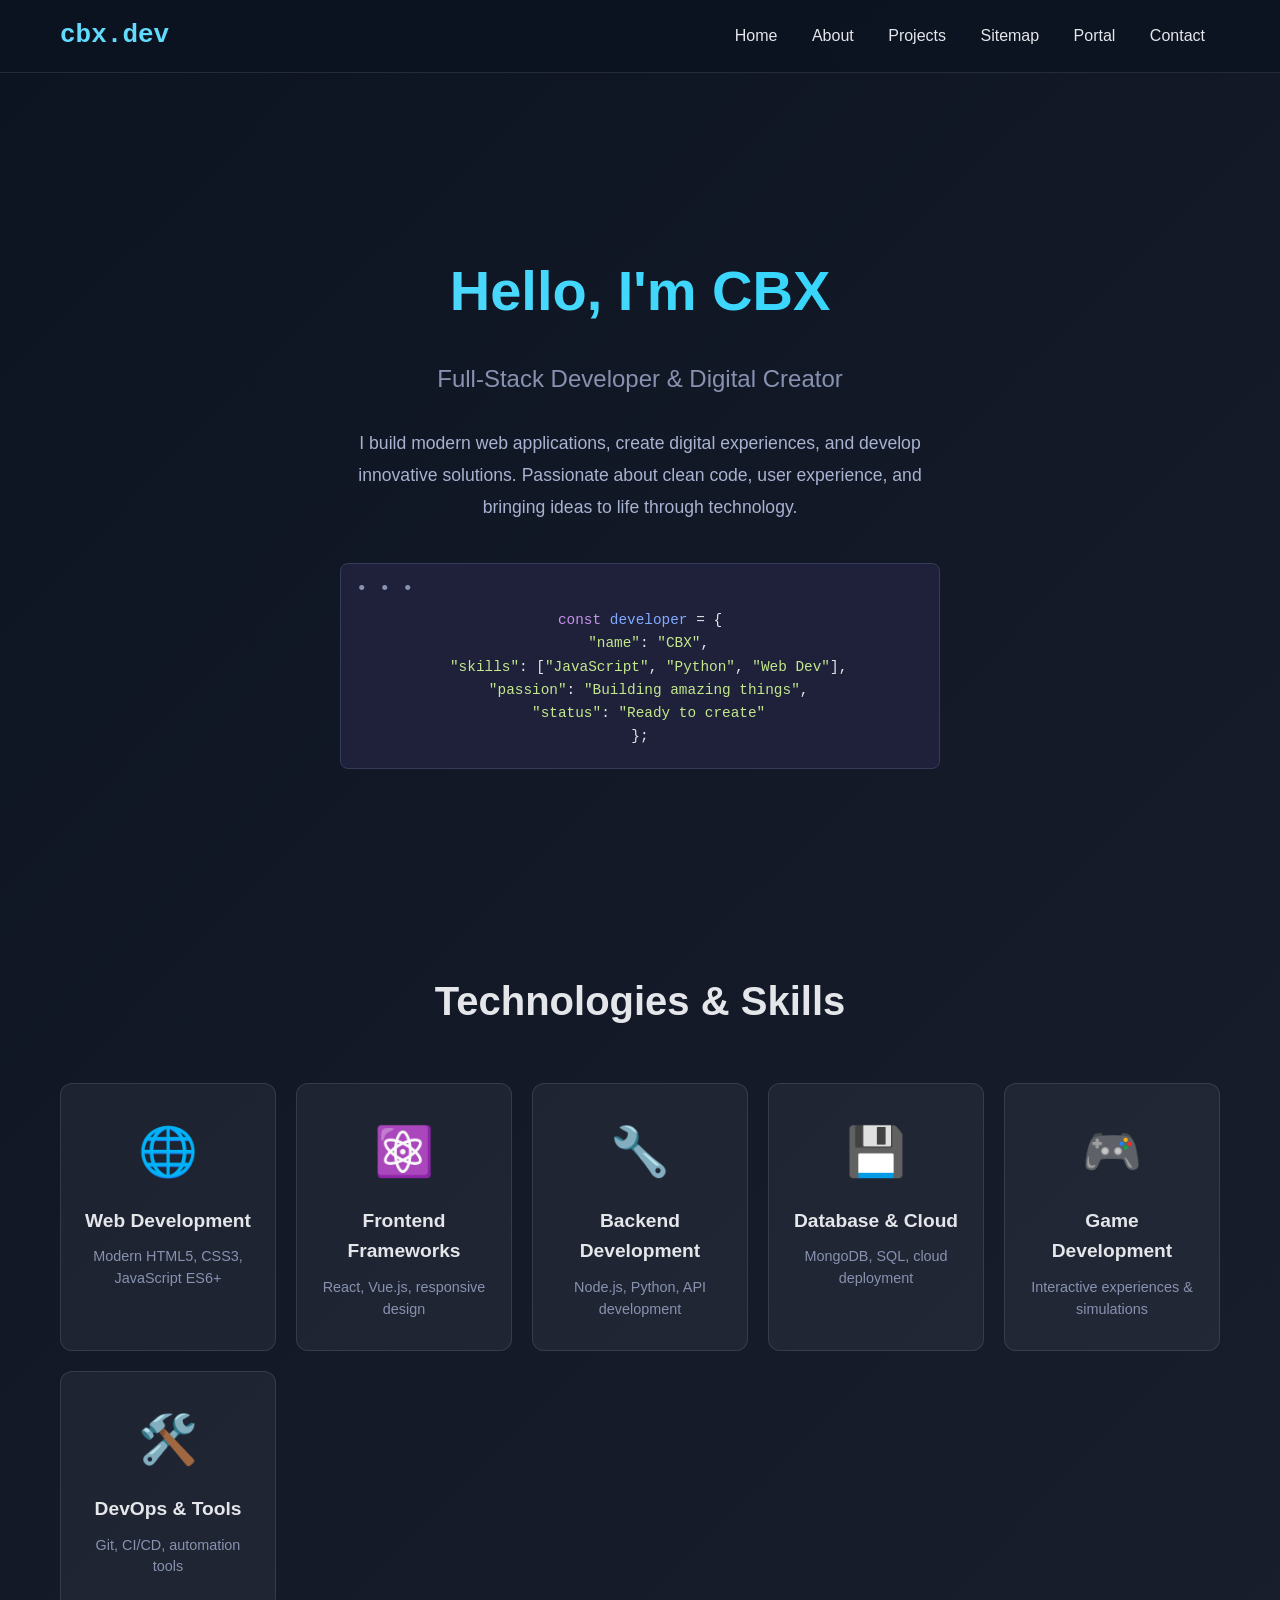
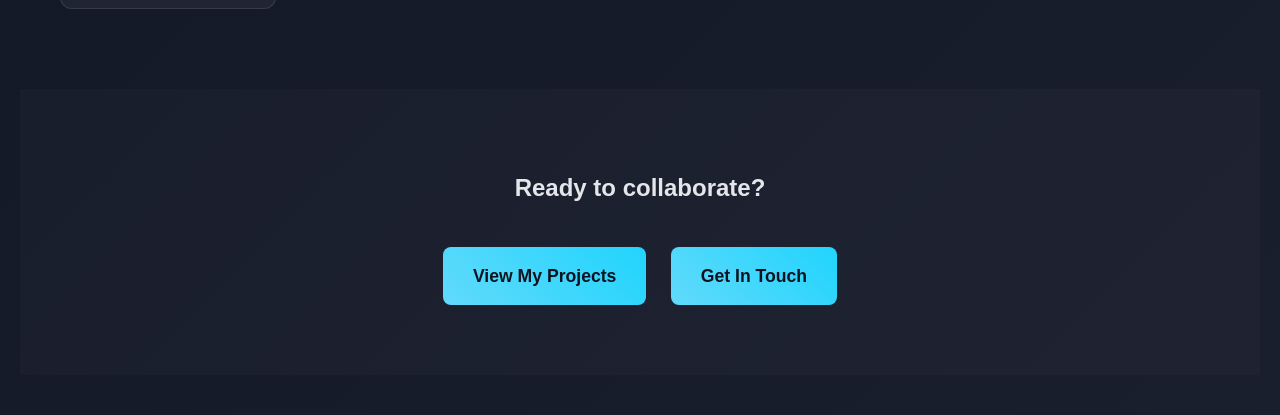
==== index.html @ b696e317 "ok" ====
<!DOCTYPE html>
<html lang="en-NZ">
<head id="head">
    <link rel="icon" type="image/x-icon" href="https://res.cloudinary.com/diehyknwd/image/upload/v1733356534/favicon_u1ktel.ico">
    <meta charset="UTF-8">
    <meta name="viewport" content="width=device-width, initial-scale=1.0">
    <title>cbgames.xyz</title>
    <link rel="stylesheet" href="updatedtooltip.css">
    <style>
        * {
            box-sizing: border-box;
        }
        
        body {
            font-family: 'Segoe UI', Tahoma, Geneva, Verdana, sans-serif;
            margin: 0;
            padding: 0;
            background: linear-gradient(135deg, #0d1421 0%, #1a1f2e 100%);
            color: #e4e6ea;
            line-height: 1.6;
            min-height: 100vh;
        }
        
        .navbar {
            background: rgba(13, 20, 33, 0.95);
            -webkit-backdrop-filter: blur(10px);
            backdrop-filter: blur(10px);
            padding: 15px 0;
            position: fixed;
            top: 0;
            width: 100%;
            z-index: 1000;
            border-bottom: 1px solid rgba(255, 255, 255, 0.1);
        }
        
        .nav-container {
            max-width: 1200px;
            margin: 0 auto;
            display: flex;
            justify-content: space-between;
            align-items: center;
            padding: 0 20px;
        }
        
        .navbar .title {
            color: #61dafb;
            font-size: 26px;
            font-weight: 700;
            font-family: 'Courier New', monospace;
        }
        
        .navbar .nav-links a {
            color: #e4e6ea;
            margin: 0 15px;
            text-decoration: none;
            font-weight: 500;
            transition: color 0.3s ease;
            position: relative;
        }
        
        .navbar .nav-links a:hover {
            color: #61dafb;
        }
        
        .navbar .nav-links a::after {
            content: '';
            position: absolute;
            width: 0;
            height: 2px;
            bottom: -5px;
            left: 0;
            background-color: #61dafb;
            transition: width 0.3s ease;
        }
        
        .navbar .nav-links a:hover::after {
            width: 100%;
        }
        
        .main-content {
            margin-top: 80px;
            padding: 40px 20px;
        }
        
        .hero-section {
            max-width: 1200px;
            margin: 0 auto;
            text-align: center;
            padding: 80px 0;
        }
        
        .hero-title {
            font-size: 3.5rem;
            font-weight: 700;
            margin-bottom: 20px;
            background: linear-gradient(45deg, #61dafb, #21d4fd);
            -webkit-background-clip: text;
            -webkit-text-fill-color: transparent;
            background-clip: text;
        }
        
        .hero-subtitle {
            font-size: 1.5rem;
            color: #8892b0;
            margin-bottom: 30px;
            font-weight: 300;
        }
        
        .hero-description {
            font-size: 1.1rem;
            color: #a8b2d1;
            max-width: 600px;
            margin: 0 auto 40px;
            line-height: 1.8;
        }
        
        .tech-stack {
            max-width: 1200px;
            margin: 80px auto;
            padding: 0 20px;
        }
        
        .section-title {
            font-size: 2.5rem;
            text-align: center;
            margin-bottom: 50px;
            color: #e4e6ea;
        }
        
        .tech-grid {
            display: grid;
            grid-template-columns: repeat(auto-fit, minmax(200px, 1fr));
            gap: 20px;
            margin-top: 40px;
        }
        
        .tech-card {
            background: rgba(255, 255, 255, 0.05);
            border: 1px solid rgba(255, 255, 255, 0.1);
            border-radius: 12px;
            padding: 30px 20px;
            text-align: center;
            transition: transform 0.3s ease, background 0.3s ease;
        }
        
        .tech-card:hover {
            transform: translateY(-5px);
            background: rgba(255, 255, 255, 0.08);
            border-color: #61dafb;
        }
        
        .tech-icon {
            font-size: 3rem;
            margin-bottom: 15px;
        }
        
        .tech-name {
            font-size: 1.2rem;
            font-weight: 600;
            color: #e4e6ea;
            margin-bottom: 10px;
        }
        
        .tech-description {
            font-size: 0.9rem;
            color: #8892b0;
            line-height: 1.5;
        }
        
        .cta-section {
            text-align: center;
            padding: 60px 20px;
            background: rgba(255, 255, 255, 0.02);
            margin-top: 80px;
        }
        
        .cta-title {
            margin-bottom: 30px;
            color: #e4e6ea;
        }
        
        .cta-button {
            display: inline-block;
            padding: 15px 30px;
            background: linear-gradient(45deg, #61dafb, #21d4fd);
            color: #0d1421;
            text-decoration: none;
            border-radius: 8px;
            font-weight: 600;
            font-size: 1.1rem;
            transition: transform 0.3s ease, box-shadow 0.3s ease;
            margin: 10px;
        }
        
        .cta-button:hover {
            transform: translateY(-2px);
            box-shadow: 0 10px 25px rgba(97, 218, 251, 0.3);
        }
        
        .code-snippet {
            background: #1e2139;
            border: 1px solid #373b5a;
            border-radius: 8px;
            padding: 20px;
            margin: 40px auto;
            max-width: 600px;
            font-family: 'Courier New', monospace;
            font-size: 0.9rem;
            color: #e4e6ea;
            position: relative;
            overflow-x: auto;
        }
        
        .code-snippet::before {
            content: '• • •';
            position: absolute;
            top: 10px;
            left: 15px;
            color: #8892b0;
            font-size: 1.2rem;
        }
        
        .code-content {
            margin-top: 25px;
        }
        
        .keyword { color: #c792ea; }
        .string { color: #c3e88d; }
        .function { color: #82aaff; }
        .comment { color: #676e95; }
        
        @media (max-width: 768px) {
            .hero-title {
                font-size: 2.5rem;
            }
            
            .hero-subtitle {
                font-size: 1.2rem;
            }
            
            .navbar .nav-links a {
                margin: 0 8px;
                font-size: 0.9rem;
            }
            
            .navbar .title {
                font-size: 20px;
            }
            
            .tech-grid {
                grid-template-columns: repeat(auto-fit, minmax(150px, 1fr));
                gap: 15px;
            }
        }
    </style>
</head>
<body id="body">
    <nav class="navbar">
        <div class="nav-container">
            <div class="title">cbx.dev</div>
            <div class="nav-links">
                <a href="./index.html">Home</a>
                <a href="./about/index.html">About</a>
                <a href="./projects/index.html">Projects</a>
                <a href="./sitemap.html">Sitemap</a>
                <a href="./public-portal/index.html">Portal</a>
                <a href="./contacts/index.html">Contact</a>
            </div>
        </div>
    </nav>

    <main class="main-content">
        <section class="hero-section">
            <h1 class="hero-title">Hello, I'm CBX</h1>
            <p class="hero-subtitle">Full-Stack Developer & Digital Creator</p>
            <p class="hero-description">
                I build modern web applications, create digital experiences, and develop innovative solutions. 
                Passionate about clean code, user experience, and bringing ideas to life through technology.
            </p>
            
            <div class="code-snippet">
                <div class="code-content">
                    <span class="keyword">const</span> <span class="function">developer</span> = {<br>
                    &nbsp;&nbsp;<span class="string">"name"</span>: <span class="string">"CBX"</span>,<br>
                    &nbsp;&nbsp;<span class="string">"skills"</span>: [<span class="string">"JavaScript"</span>, <span class="string">"Python"</span>, <span class="string">"Web Dev"</span>],<br>
                    &nbsp;&nbsp;<span class="string">"passion"</span>: <span class="string">"Building amazing things"</span>,<br>
                    &nbsp;&nbsp;<span class="string">"status"</span>: <span class="string">"Ready to create"</span><br>
                    };
                </div>
            </div>
        </section>

        <section class="tech-stack">
            <h2 class="section-title">Technologies & Skills</h2>
            <div class="tech-grid">
                <div class="tech-card">
                    <div class="tech-icon">🌐</div>
                    <div class="tech-name">Web Development</div>
                    <div class="tech-description">Modern HTML5, CSS3, JavaScript ES6+</div>
                </div>
                <div class="tech-card">
                    <div class="tech-icon">⚛️</div>
                    <div class="tech-name">Frontend Frameworks</div>
                    <div class="tech-description">React, Vue.js, responsive design</div>
                </div>
                <div class="tech-card">
                    <div class="tech-icon">🔧</div>
                    <div class="tech-name">Backend Development</div>
                    <div class="tech-description">Node.js, Python, API development</div>
                </div>
                <div class="tech-card">
                    <div class="tech-icon">💾</div>
                    <div class="tech-name">Database & Cloud</div>
                    <div class="tech-description">MongoDB, SQL, cloud deployment</div>
                </div>
                <div class="tech-card">
                    <div class="tech-icon">🎮</div>
                    <div class="tech-name">Game Development</div>
                    <div class="tech-description">Interactive experiences & simulations</div>
                </div>
                <div class="tech-card">
                    <div class="tech-icon">🛠️</div>
                    <div class="tech-name">DevOps & Tools</div>
                    <div class="tech-description">Git, CI/CD, automation tools</div>
                </div>
            </div>
        </section>

        <section class="cta-section">
            <h2 class="cta-title">Ready to collaborate?</h2>
            <a href="./projects/index.html" class="cta-button">View My Projects</a>
            <a href="./contacts/index.html" class="cta-button">Get In Touch</a>
        </section>
    </main>

    <div id="content-placeholder"></div>
    <script src="./updatedtooltip.js"></script>
    <script>
        function checkDate() {
            const today = new Date();
            const month = today.getMonth() + 1;
            const day = today.getDate();
            if ((month === 4 && day === 1) || (month === 8 && day === 9)) {
                document.getElementById("head").innerHTML = `
                    <link rel="icon" type="image/x-icon" href="https://res.cloudinary.com/diehyknwd/image/upload/v1733356534/favicon_u1ktel.ico">
                    <meta charset="UTF-8">
                    <meta name="viewport" content="width=device-width, initial-scale=1">
                    <title>about cbx.nz</title>
                    <link rel="stylesheet" href="/updatedtooltip.css">
                    <style>
                        body {
                            font-family: Tahoma, Arial, sans-serif;
                            background-color: #ffffff;
                            color: #000000;
                            margin: 0;
                            padding: 0;
                        }
                        .top-bar {
                            background: linear-gradient(45deg, #6699CC, #99CCFF, #ffffff);
                            padding: 10px 0;
                            border-bottom: 2px solid #1E90FF;
                            box-shadow: 0 2px 5px rgba(0, 0, 0, 0.2);
                        }
                        .top-bar a {
                            color: #ffffff;
                            text-decoration: none;
                            margin: 0 15px;
                            font-size: 14px;
                            font-weight: bold;
                        }
                        .top-bar p {
                        padding-left: 10px;
                        padding-right: 10px;
                        }
                        .content {
                            margin: 20px;
                            padding: 15px;
                            border: 1px solid #c0c0c0;
                            background-color: #f4f4f4;
                        }
                        h1 {
                            font-size: 22px;
                            color: #1E90FF;
                            border-bottom: 2px solid #1E90FF;
                            padding-bottom: 5px;
                        }
                        p {
                            font-size: 14px;
                            line-height: 1.5;
                        }
                        .footer {
                            text-align: center;
                            padding: 10px;
                            font-size: 12px;
                            background-color: #e6e6e6;
                            border-top: 1px solid #c0c0c0;
                        }
                    </style>`;
        
                document.getElementById("body").innerHTML = `
                    <div class="top-bar">
                    <p>cbgames.xyz</p>
                        <a href="./index.html">Home</a>
              <a href="./about/index.html">About Me</a>
              <a href="./projects/index.html">Projects</a>
              <a href="./sitemap.html">Sitemap</a>
              <a href="./public-portal/index.html">Portal</a>
              <a href="./contacts/index.html">Contact</a>
                    </div>
                    <div class="content">
                        <h1>cbgames.xyz</h1>
                        <p>This is a website about a guy, names: cbx, cbx.nz, ctvgames, cbgames, ctvgamez,</p>
                        <p>Use the navigation bar above to explore different sections of the site.</p>
                    </div>
                    <div class="footer">2024 cbx.nz | All Rights Reserved.</div>
                    <div id="content-placeholder"></div>`;
        
                // Dynamically add the script
                const script = document.createElement("script");
                script.src = "https://cbgames-xyz.vercel.app/updatedtooltip.js";
                document.body.appendChild(script);
            }
        }
        
        checkDate();         
    </script>
    <script src="https://instant.page/5.2.0" type="module" integrity="sha384-jnZyxPjiipYXnSU0ygqeac2q7CVYMbh84q0uHVRRxEtvFPiQYbXWUorga2aqZJ0z"></script>
</body>
</html>
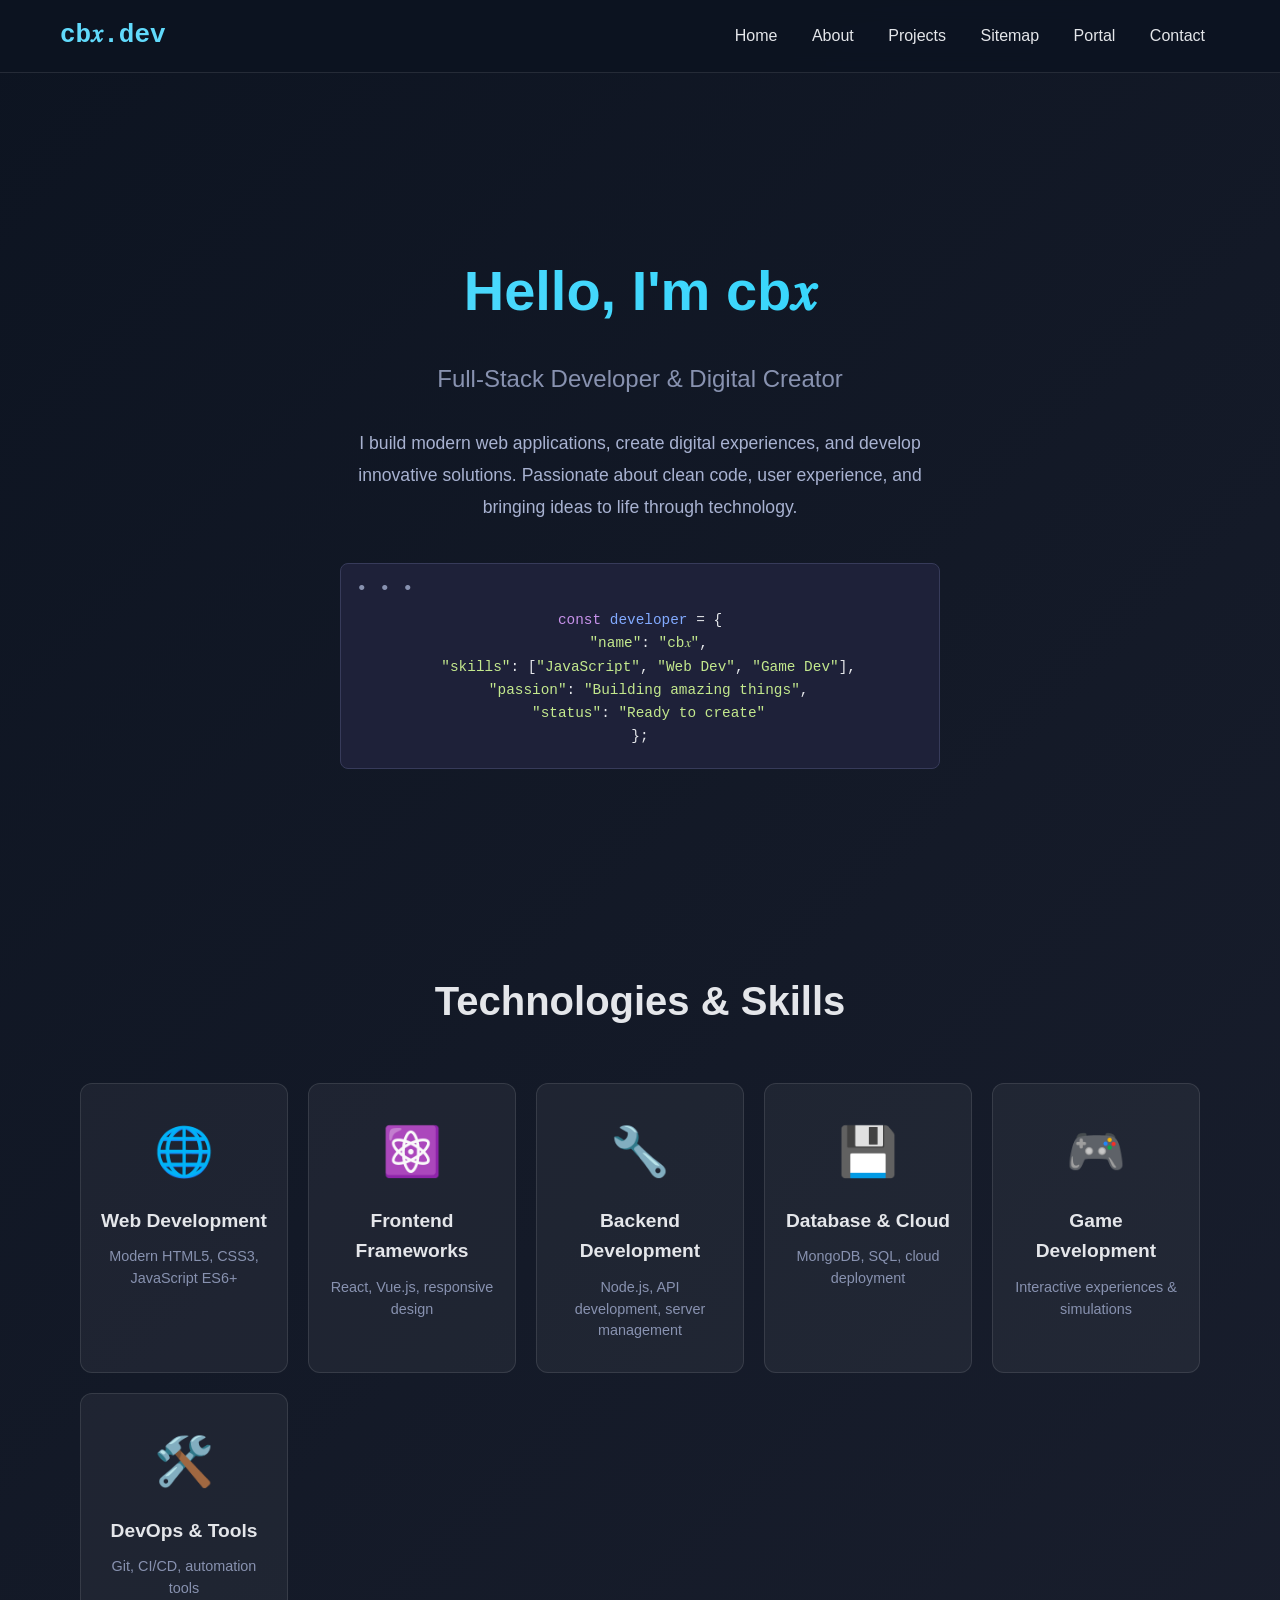
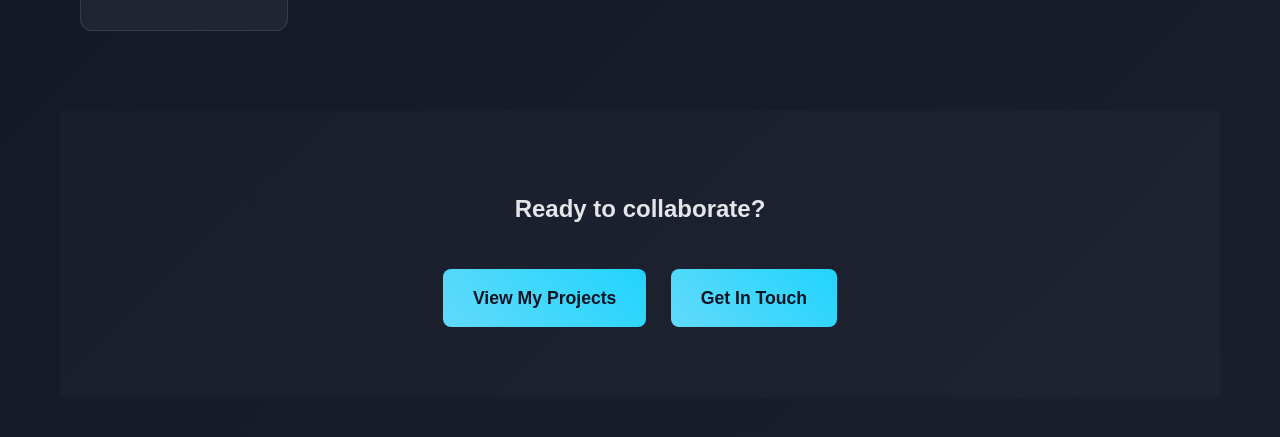
==== commit 029345af: "ok" ====
--- a/index.html
+++ b/index.html
@@ -4,7 +4,8 @@
     <link rel="icon" type="image/x-icon" href="https://res.cloudinary.com/diehyknwd/image/upload/v1733356534/favicon_u1ktel.ico">
     <meta charset="UTF-8">
     <meta name="viewport" content="width=device-width, initial-scale=1.0">
-    <title>cbgames.xyz</title>
+    <title>cb𝑥.dev</title>
+    <link rel="stylesheet" href="developer-theme.css">
     <link rel="stylesheet" href="updatedtooltip.css">
     <style>
         * {
@@ -257,7 +258,7 @@
 <body id="body">
     <nav class="navbar">
         <div class="nav-container">
-            <div class="title">cbx.dev</div>
+            <div class="title">cb𝑥.dev</div>
             <div class="nav-links">
                 <a href="./index.html">Home</a>
                 <a href="./about/index.html">About</a>
@@ -271,7 +272,7 @@
 
     <main class="main-content">
         <section class="hero-section">
-            <h1 class="hero-title">Hello, I'm CBX</h1>
+            <h1 class="hero-title">Hello, I'm cb𝑥</h1>
             <p class="hero-subtitle">Full-Stack Developer & Digital Creator</p>
             <p class="hero-description">
                 I build modern web applications, create digital experiences, and develop innovative solutions. 
@@ -281,8 +282,8 @@
             <div class="code-snippet">
                 <div class="code-content">
                     <span class="keyword">const</span> <span class="function">developer</span> = {<br>
-                    &nbsp;&nbsp;<span class="string">"name"</span>: <span class="string">"CBX"</span>,<br>
-                    &nbsp;&nbsp;<span class="string">"skills"</span>: [<span class="string">"JavaScript"</span>, <span class="string">"Python"</span>, <span class="string">"Web Dev"</span>],<br>
+                    &nbsp;&nbsp;<span class="string">"name"</span>: <span class="string">"cb𝑥"</span>,<br>
+                    &nbsp;&nbsp;<span class="string">"skills"</span>: [<span class="string">"JavaScript"</span>, <span class="string">"Web Dev"</span>, <span class="string">"Game Dev"</span>],<br>
                     &nbsp;&nbsp;<span class="string">"passion"</span>: <span class="string">"Building amazing things"</span>,<br>
                     &nbsp;&nbsp;<span class="string">"status"</span>: <span class="string">"Ready to create"</span><br>
                     };
@@ -306,7 +307,7 @@
                 <div class="tech-card">
                     <div class="tech-icon">🔧</div>
                     <div class="tech-name">Backend Development</div>
-                    <div class="tech-description">Node.js, Python, API development</div>
+                    <div class="tech-description">Node.js, API development, server management</div>
                 </div>
                 <div class="tech-card">
                     <div class="tech-icon">💾</div>
--- a/developer-theme.css
+++ b/developer-theme.css
@@ -0,0 +1,501 @@
+/* CBX Developer Theme - External CSS */
+* {
+    box-sizing: border-box;
+}
+
+body {
+    font-family: 'Segoe UI', Tahoma, Geneva, Verdana, sans-serif;
+    margin: 0;
+    padding: 0;
+    background: linear-gradient(135deg, #0d1421 0%, #1a1f2e 100%);
+    color: #e4e6ea;
+    line-height: 1.6;
+    min-height: 100vh;
+}
+
+.navbar {
+    background: rgba(13, 20, 33, 0.95);
+    -webkit-backdrop-filter: blur(10px);
+    backdrop-filter: blur(10px);
+    padding: 15px 0;
+    position: fixed;
+    top: 0;
+    width: 100%;
+    z-index: 1000;
+    border-bottom: 1px solid rgba(255, 255, 255, 0.1);
+}
+
+.nav-container {
+    max-width: 1200px;
+    margin: 0 auto;
+    display: flex;
+    justify-content: space-between;
+    align-items: center;
+    padding: 0 20px;
+}
+
+.navbar .title {
+    color: #61dafb;
+    font-size: 26px;
+    font-weight: 700;
+    font-family: 'Courier New', monospace;
+}
+
+.navbar .nav-links a {
+    color: #e4e6ea;
+    margin: 0 15px;
+    text-decoration: none;
+    font-weight: 500;
+    transition: color 0.3s ease;
+    position: relative;
+}
+
+.navbar .nav-links a:hover {
+    color: #61dafb;
+}
+
+.navbar .nav-links a::after {
+    content: '';
+    position: absolute;
+    width: 0;
+    height: 2px;
+    bottom: -5px;
+    left: 0;
+    background-color: #61dafb;
+    transition: width 0.3s ease;
+}
+
+.navbar .nav-links a:hover::after {
+    width: 100%;
+}
+
+.navbar .nav-links a.active {
+    color: #61dafb;
+}
+
+.navbar .nav-links a.active::after {
+    width: 100%;
+}
+
+.main-content {
+    margin-top: 80px;
+    padding: 40px 20px;
+    max-width: 1200px;
+    margin-left: auto;
+    margin-right: auto;
+}
+
+/* Hero sections */
+.hero-section,
+.sitemap-hero,
+.contact-hero {
+    text-align: center;
+    padding: 60px 0 40px;
+}
+
+.hero-title {
+    font-size: 3rem;
+    font-weight: 700;
+    margin-bottom: 20px;
+    background: linear-gradient(45deg, #61dafb, #21d4fd);
+    -webkit-background-clip: text;
+    -webkit-text-fill-color: transparent;
+    background-clip: text;
+}
+
+.hero-subtitle {
+    font-size: 1.3rem;
+    color: #8892b0;
+    margin-bottom: 40px;
+    max-width: 600px;
+    margin-left: auto;
+    margin-right: auto;
+}
+
+/* Sitemap specific styles */
+.sitemap-grid {
+    display: grid;
+    grid-template-columns: repeat(auto-fit, minmax(350px, 1fr));
+    gap: 30px;
+    margin-top: 40px;
+}
+
+.section-card {
+    background: rgba(255, 255, 255, 0.05);
+    border: 1px solid rgba(255, 255, 255, 0.1);
+    border-radius: 12px;
+    padding: 30px;
+    transition: transform 0.3s ease, background 0.3s ease;
+}
+
+.section-card:hover {
+    transform: translateY(-5px);
+    background: rgba(255, 255, 255, 0.08);
+    border-color: #61dafb;
+}
+
+.section-header {
+    display: flex;
+    align-items: center;
+    margin-bottom: 20px;
+    gap: 12px;
+}
+
+.section-icon {
+    font-size: 1.8rem;
+    color: #61dafb;
+}
+
+.section-title {
+    font-size: 1.5rem;
+    color: #e4e6ea;
+    margin: 0;
+    font-weight: 600;
+}
+
+.section-description {
+    color: #8892b0;
+    margin-bottom: 20px;
+    font-size: 0.95rem;
+}
+
+.page-list {
+    list-style: none;
+    padding: 0;
+    margin: 0;
+}
+
+.page-item {
+    margin-bottom: 12px;
+}
+
+.page-link {
+    color: #a8b2d1;
+    text-decoration: none;
+    padding: 8px 0;
+    display: block;
+    transition: color 0.3s ease, padding-left 0.3s ease;
+    border-left: 2px solid transparent;
+    padding-left: 12px;
+}
+
+.page-link:hover {
+    color: #61dafb;
+    border-left-color: #61dafb;
+    padding-left: 20px;
+}
+
+.page-link::before {
+    content: '▸ ';
+    color: #61dafb;
+    font-weight: bold;
+}
+
+.subsection {
+    margin-top: 20px;
+    padding-top: 15px;
+    border-top: 1px solid rgba(255, 255, 255, 0.1);
+}
+
+.subsection-title {
+    font-size: 1.1rem;
+    color: #e4e6ea;
+    margin-bottom: 10px;
+    font-weight: 500;
+}
+
+.stats-section {
+    background: rgba(255, 255, 255, 0.02);
+    border-radius: 12px;
+    padding: 30px;
+    margin-top: 40px;
+    text-align: center;
+}
+
+.stats-title {
+    color: #e4e6ea;
+    margin-bottom: 20px;
+}
+
+.stats-grid {
+    display: grid;
+    grid-template-columns: repeat(auto-fit, minmax(150px, 1fr));
+    gap: 20px;
+    margin-top: 20px;
+}
+
+.stat-item {
+    padding: 15px;
+    background: rgba(255, 255, 255, 0.05);
+    border-radius: 8px;
+}
+
+.stat-number {
+    font-size: 1.8rem;
+    font-weight: 700;
+    color: #61dafb;
+    display: block;
+}
+
+.stat-label {
+    color: #8892b0;
+    font-size: 0.9rem;
+    margin-top: 5px;
+}
+
+/* Contact page specific styles */
+.contact-container {
+    display: grid;
+    grid-template-columns: 1fr 1fr;
+    gap: 60px;
+    margin-top: 40px;
+}
+
+.contact-info,
+.contact-form {
+    background: rgba(255, 255, 255, 0.05);
+    border: 1px solid rgba(255, 255, 255, 0.1);
+    border-radius: 12px;
+    padding: 40px;
+}
+
+.contact-method {
+    display: flex;
+    align-items: center;
+    margin-bottom: 25px;
+    padding: 20px;
+    background: rgba(255, 255, 255, 0.03);
+    border-radius: 8px;
+    transition: background 0.3s ease;
+}
+
+.contact-method:hover {
+    background: rgba(255, 255, 255, 0.08);
+}
+
+.contact-icon {
+    font-size: 1.5rem;
+    margin-right: 15px;
+    color: #61dafb;
+    width: 30px;
+}
+
+.contact-details h4 {
+    margin: 0 0 5px 0;
+    color: #e4e6ea;
+    font-weight: 600;
+}
+
+.contact-details p {
+    margin: 0;
+    color: #8892b0;
+}
+
+.contact-details a {
+    color: #61dafb;
+    text-decoration: none;
+    transition: color 0.3s ease;
+}
+
+.contact-details a:hover {
+    color: #21d4fd;
+}
+
+.form-group {
+    margin-bottom: 25px;
+}
+
+.form-group label {
+    display: block;
+    margin-bottom: 8px;
+    color: #e4e6ea;
+    font-weight: 500;
+}
+
+.form-group input,
+.form-group textarea,
+.form-group select {
+    width: 100%;
+    padding: 12px 15px;
+    background: rgba(255, 255, 255, 0.05);
+    border: 1px solid rgba(255, 255, 255, 0.2);
+    border-radius: 6px;
+    color: #e4e6ea;
+    font-size: 16px;
+    transition: border-color 0.3s ease, background 0.3s ease;
+}
+
+.form-group input:focus,
+.form-group textarea:focus,
+.form-group select:focus {
+    outline: none;
+    border-color: #61dafb;
+    background: rgba(255, 255, 255, 0.08);
+}
+
+.form-group textarea {
+    resize: vertical;
+    min-height: 120px;
+}
+
+.submit-btn {
+    background: linear-gradient(45deg, #61dafb, #21d4fd);
+    color: #0d1421;
+    border: none;
+    padding: 15px 30px;
+    border-radius: 8px;
+    font-weight: 600;
+    font-size: 1.1rem;
+    cursor: pointer;
+    transition: transform 0.3s ease, box-shadow 0.3s ease;
+    width: 100%;
+}
+
+.submit-btn:hover {
+    transform: translateY(-2px);
+    box-shadow: 0 10px 25px rgba(97, 218, 251, 0.3);
+}
+
+.social-links {
+    display: flex;
+    gap: 20px;
+    margin-top: 30px;
+    justify-content: center;
+}
+
+.social-link {
+    display: flex;
+    align-items: center;
+    justify-content: center;
+    width: 50px;
+    height: 50px;
+    background: rgba(255, 255, 255, 0.05);
+    border: 1px solid rgba(255, 255, 255, 0.1);
+    border-radius: 50%;
+    color: #61dafb;
+    text-decoration: none;
+    font-size: 1.3rem;
+    transition: all 0.3s ease;
+}
+
+.social-link:hover {
+    background: rgba(97, 218, 251, 0.1);
+    border-color: #61dafb;
+    transform: translateY(-3px);
+}
+
+.availability-status {
+    background: rgba(34, 197, 94, 0.1);
+    border: 1px solid rgba(34, 197, 94, 0.3);
+    border-radius: 8px;
+    padding: 20px;
+    margin-top: 30px;
+    text-align: center;
+}
+
+.availability-text {
+    margin: 10px 0 0 0;
+    color: #8892b0;
+    font-size: 0.9rem;
+}
+
+.status-indicator {
+    display: inline-block;
+    width: 12px;
+    height: 12px;
+    background: #22c55e;
+    border-radius: 50%;
+    margin-right: 10px;
+    animation: pulse 2s infinite;
+}
+
+@keyframes pulse {
+    0% { opacity: 1; }
+    50% { opacity: 0.5; }
+    100% { opacity: 1; }
+}
+
+/* Email formatter styles */
+.email-preview {
+    background: rgba(255, 255, 255, 0.05);
+    border: 1px solid rgba(255, 255, 255, 0.1);
+    border-radius: 8px;
+    padding: 20px;
+    margin-top: 20px;
+    font-family: 'Courier New', monospace;
+    font-size: 0.9rem;
+    white-space: pre-wrap;
+    display: none;
+}
+
+.email-preview.show {
+    display: block;
+}
+
+.email-preview-title {
+    color: #61dafb;
+    font-weight: 600;
+    margin-bottom: 15px;
+    font-family: 'Segoe UI', Tahoma, Geneva, Verdana, sans-serif;
+}
+
+.email-action-btn {
+    margin-top: 15px;
+    padding: 10px 20px;
+    border: none;
+    border-radius: 6px;
+    cursor: pointer;
+    font-weight: 500;
+    transition: opacity 0.3s ease;
+}
+
+.email-action-btn:hover {
+    opacity: 0.9;
+}
+
+.copy-btn {
+    background: #61dafb;
+    color: #0d1421;
+}
+
+.email-btn {
+    background: #22c55e;
+    color: white;
+    margin-left: 10px;
+}
+
+/* Responsive design */
+@media (max-width: 768px) {
+    .sitemap-grid,
+    .contact-container {
+        grid-template-columns: 1fr;
+        gap: 20px;
+    }
+    
+    .hero-title {
+        font-size: 2.5rem;
+    }
+    
+    .hero-subtitle {
+        font-size: 1.2rem;
+    }
+    
+    .section-card,
+    .contact-info,
+    .contact-form {
+        padding: 20px;
+    }
+    
+    .navbar .nav-links a {
+        margin: 0 8px;
+        font-size: 0.9rem;
+    }
+    
+    .navbar .title {
+        font-size: 20px;
+    }
+    
+    .contact-container {
+        gap: 30px;
+    }
+}
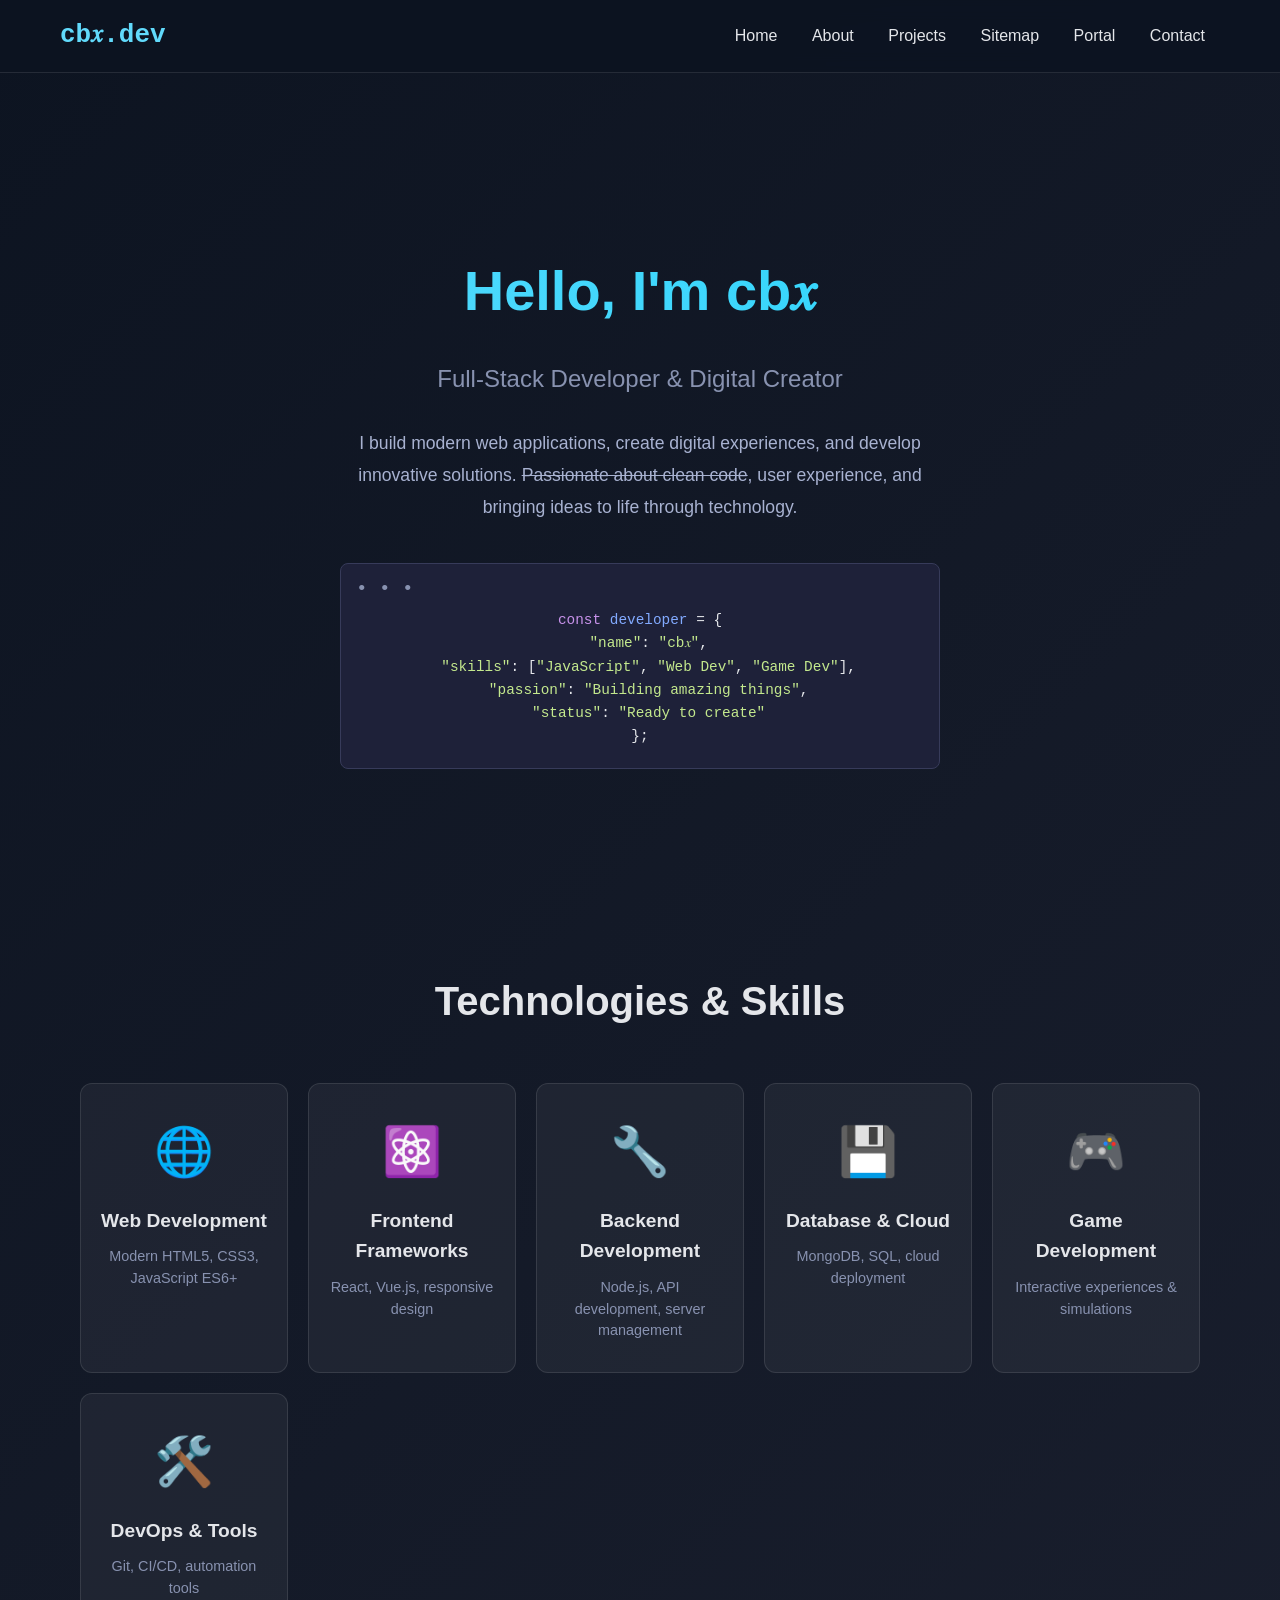
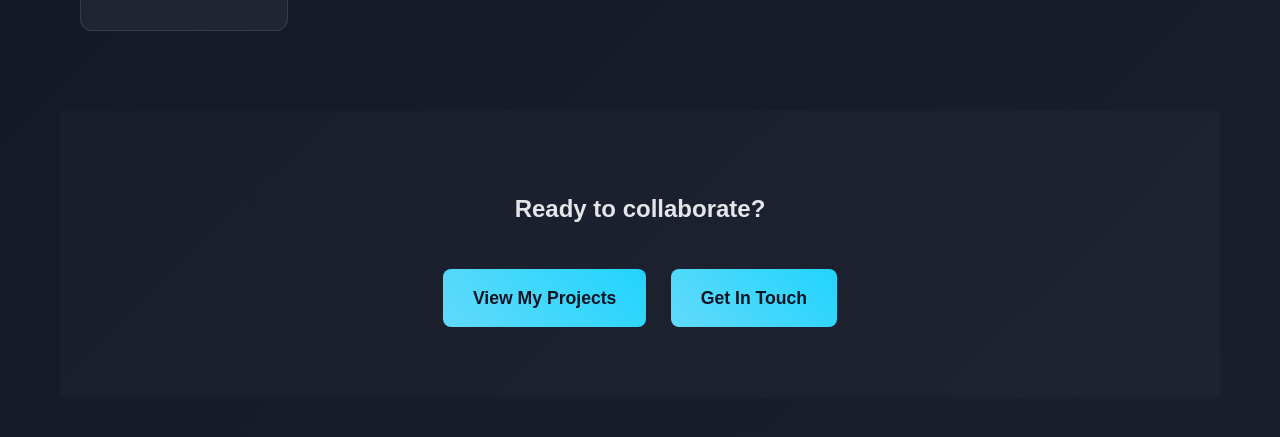
==== commit 9505f1f7: "Strikethrough 'Passionate about clean code' in description" ====
--- a/index.html
+++ b/index.html
@@ -276,7 +276,7 @@
             <p class="hero-subtitle">Full-Stack Developer & Digital Creator</p>
             <p class="hero-description">
                 I build modern web applications, create digital experiences, and develop innovative solutions. 
-                Passionate about clean code, user experience, and bringing ideas to life through technology.
+                <s>Passionate about clean code</s>, user experience, and bringing ideas to life through technology.
             </p>
             
             <div class="code-snippet">
